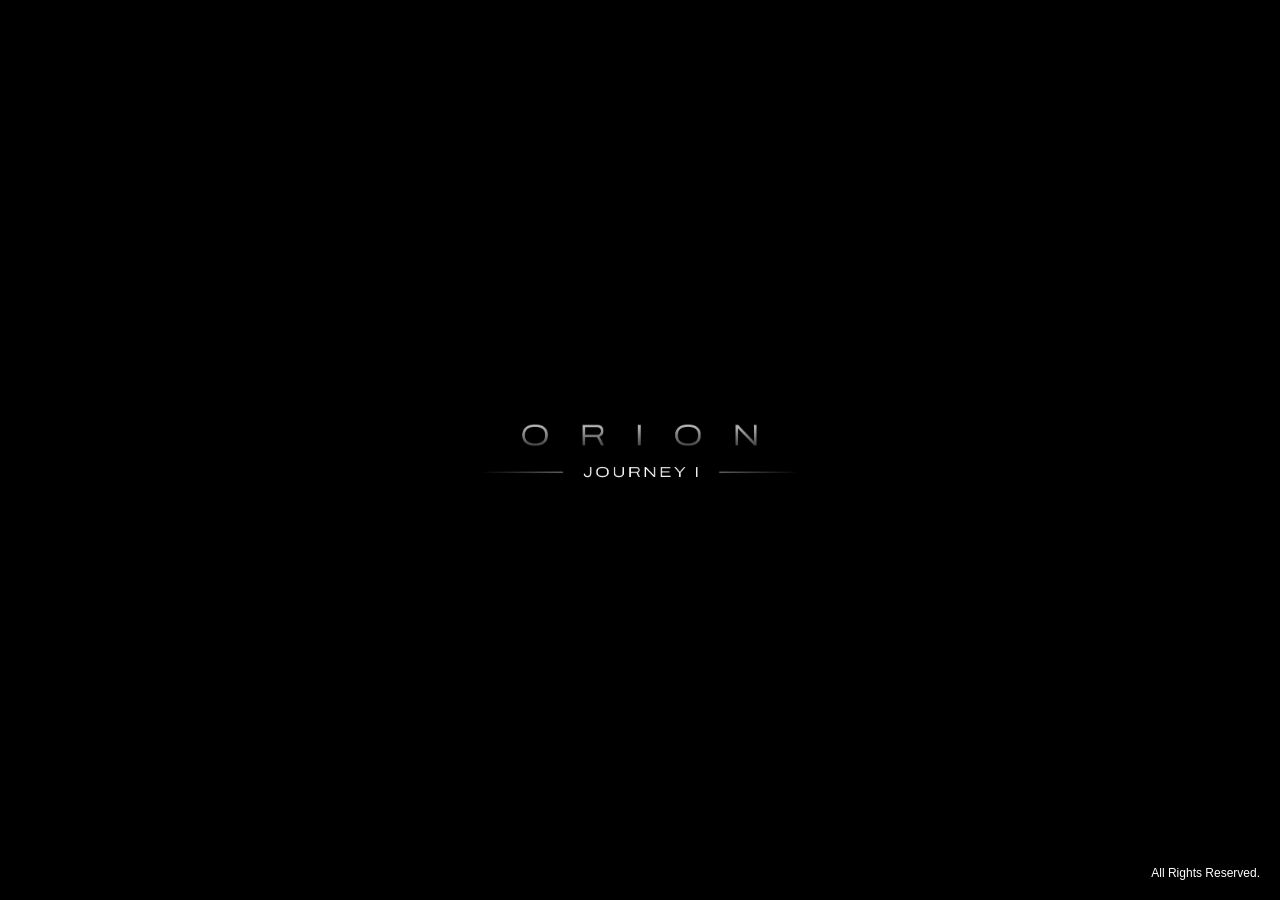
==== index.html @ 1904ee86 "Disable scrolling on mobile Co-Authored-By: Claude Opus 4.6 <noreply@anthropic.com>" ====
<!DOCTYPE html>
<html lang="en">
<head>
    <meta charset="UTF-8">
    <meta name="viewport" content="width=device-width, initial-scale=1.0">
    <title>Orion Crosswords</title>
    <style>
        * {
            margin: 0;
            padding: 0;
            box-sizing: border-box;
        }

        html, body {
            background-color: #000;
            height: 100%;
            overflow: hidden;
        }

        body {
            display: flex;
            justify-content: center;
            align-items: center;
        }

        .center-image {
            max-width: 320px;
            width: 100%;
            object-fit: contain;
        }

        .footer {
            position: fixed;
            bottom: 20px;
            right: 20px;
            display: flex;
            align-items: center;
            gap: 8px;
            text-decoration: none;
        }

        .footer span {
            color: #fff;
            font-family: Arial, Helvetica, sans-serif;
            font-size: 12px;
        }
    </style>
</head>
<body>
    <img class="center-image" src="orioncomingsoon.png" alt="Orion Crosswords - Coming Soon">

    <a class="footer" href="https://www.worldmgmt.xyz/" target="_blank" rel="noopener noreferrer">
        <span>All Rights Reserved.</span>
    </a>
</body>
</html>
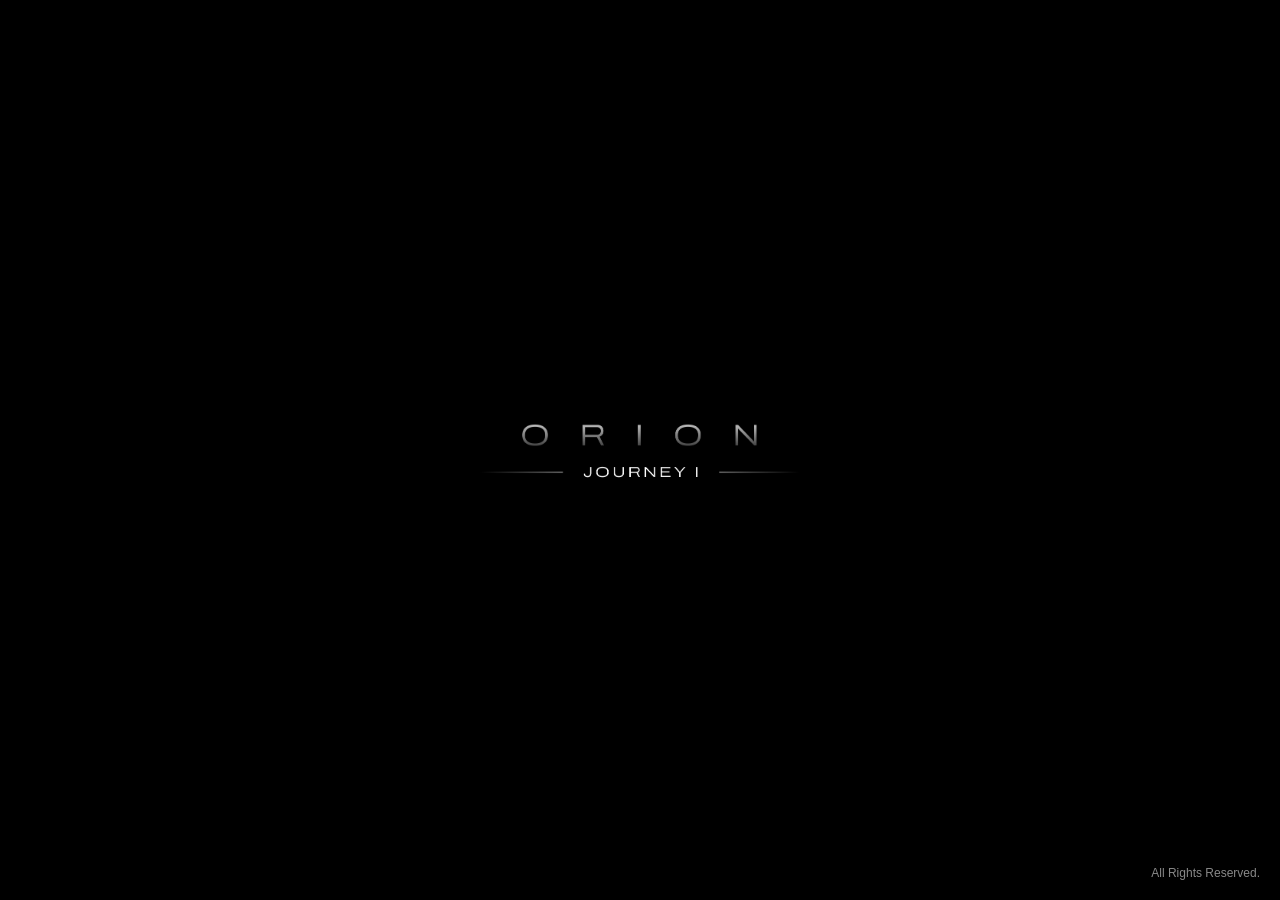
==== commit b3e90d3a: "Change footer text color to off-grey Co-Authored-By: Claude Opus 4.6 <noreply@anthropic.com>" ====
--- a/index.html
+++ b/index.html
@@ -40,7 +40,7 @@
         }
 
         .footer span {
-            color: #fff;
+            color: #888;
             font-family: Arial, Helvetica, sans-serif;
             font-size: 12px;
         }
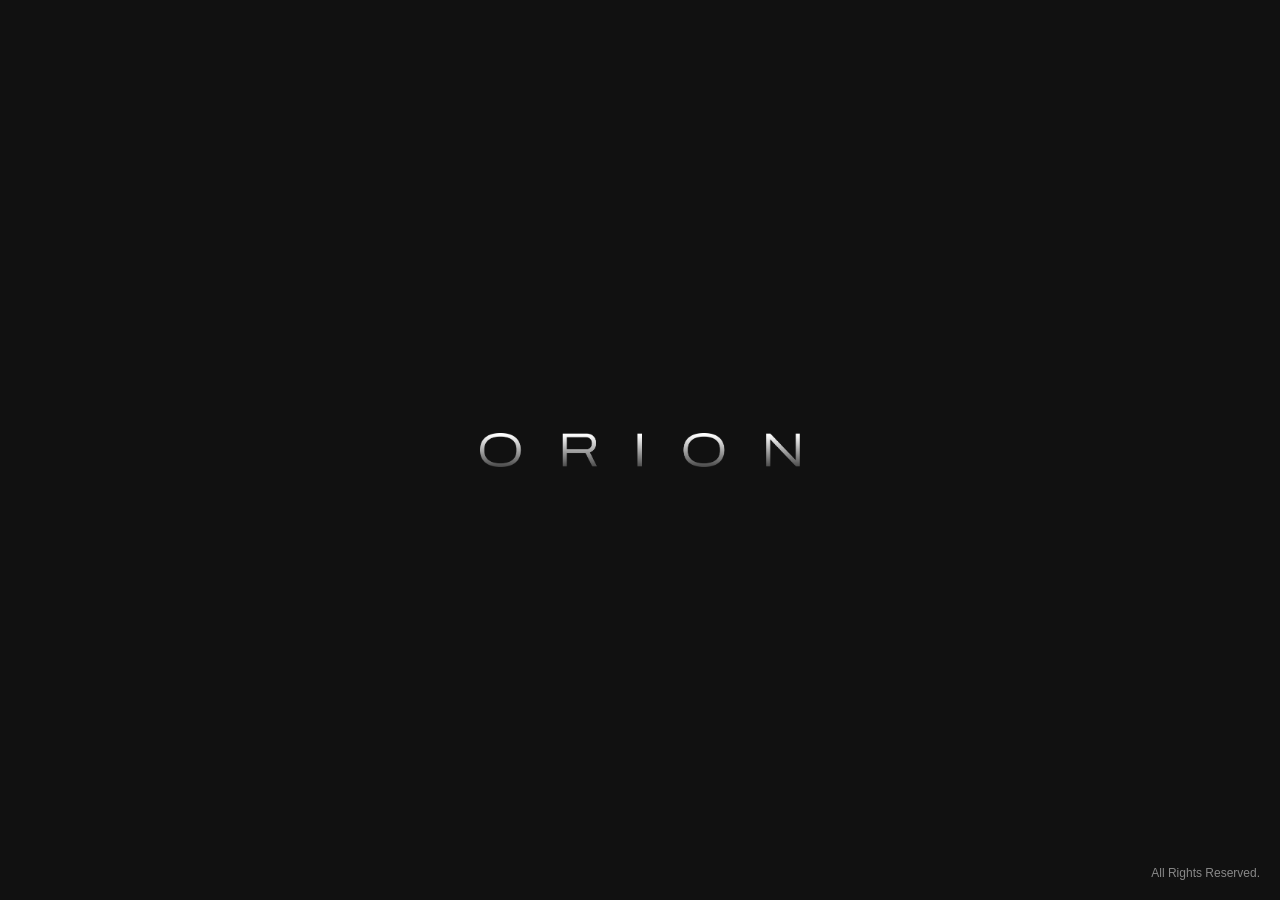
==== commit 284735a4: "Change background color to #111111 Co-Authored-By: Claude Opus 4.6 <noreply@anthropic.com>" ====
--- a/index.html
+++ b/index.html
@@ -12,7 +12,7 @@
         }
 
         html, body {
-            background-color: #000;
+            background-color: #111111;
             height: 100%;
             overflow: hidden;
         }
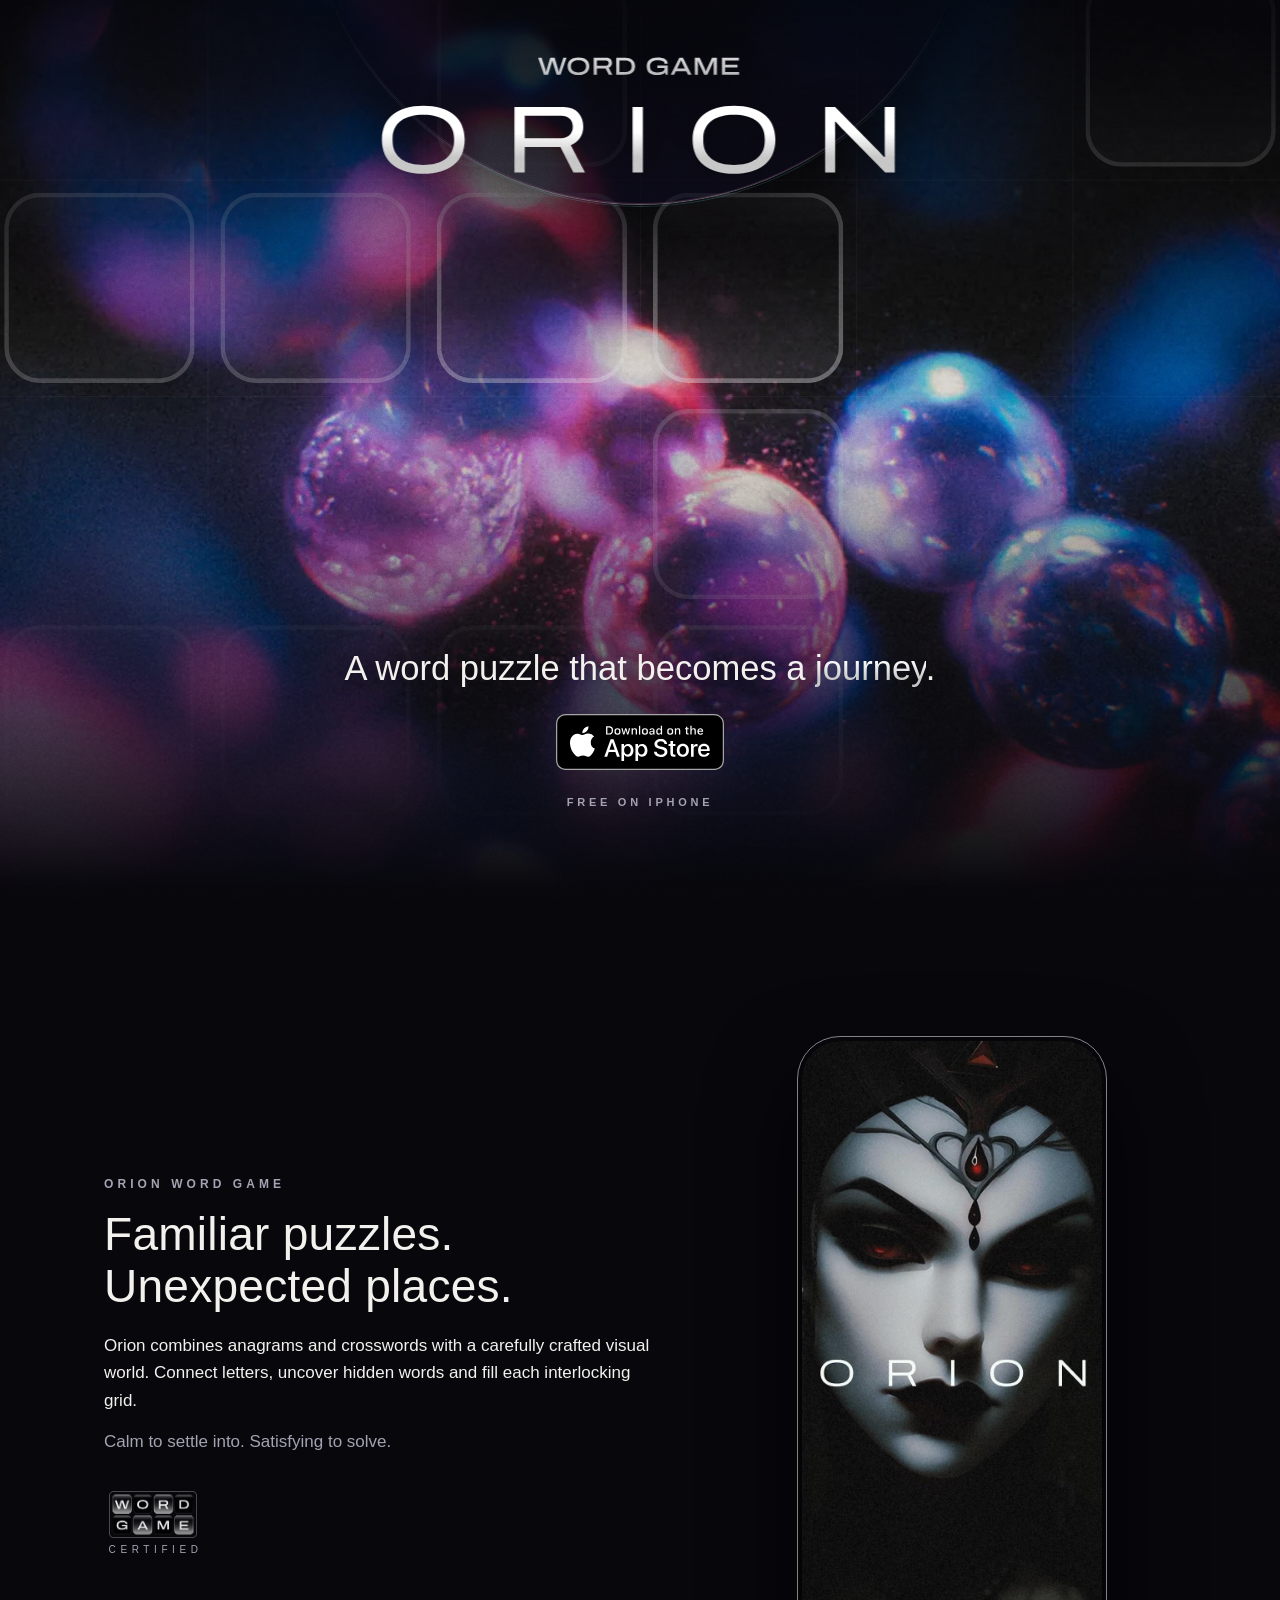
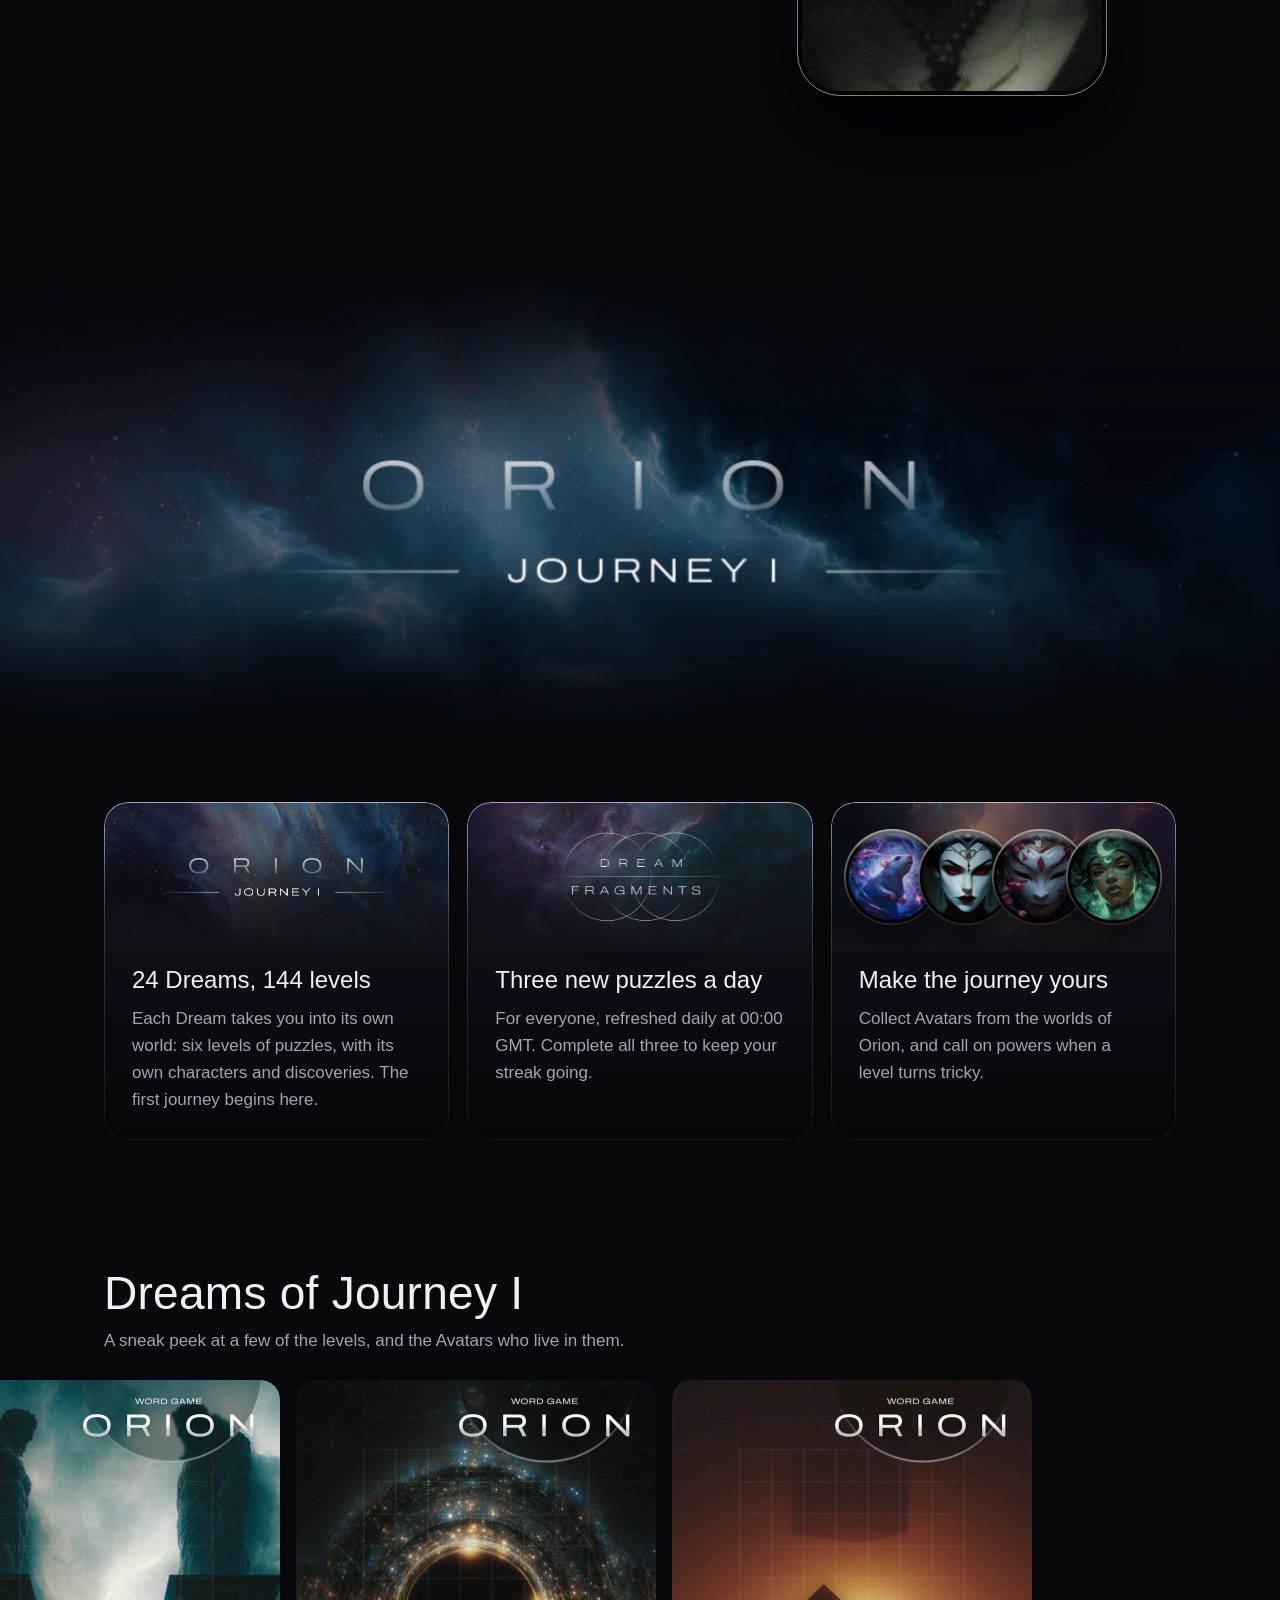
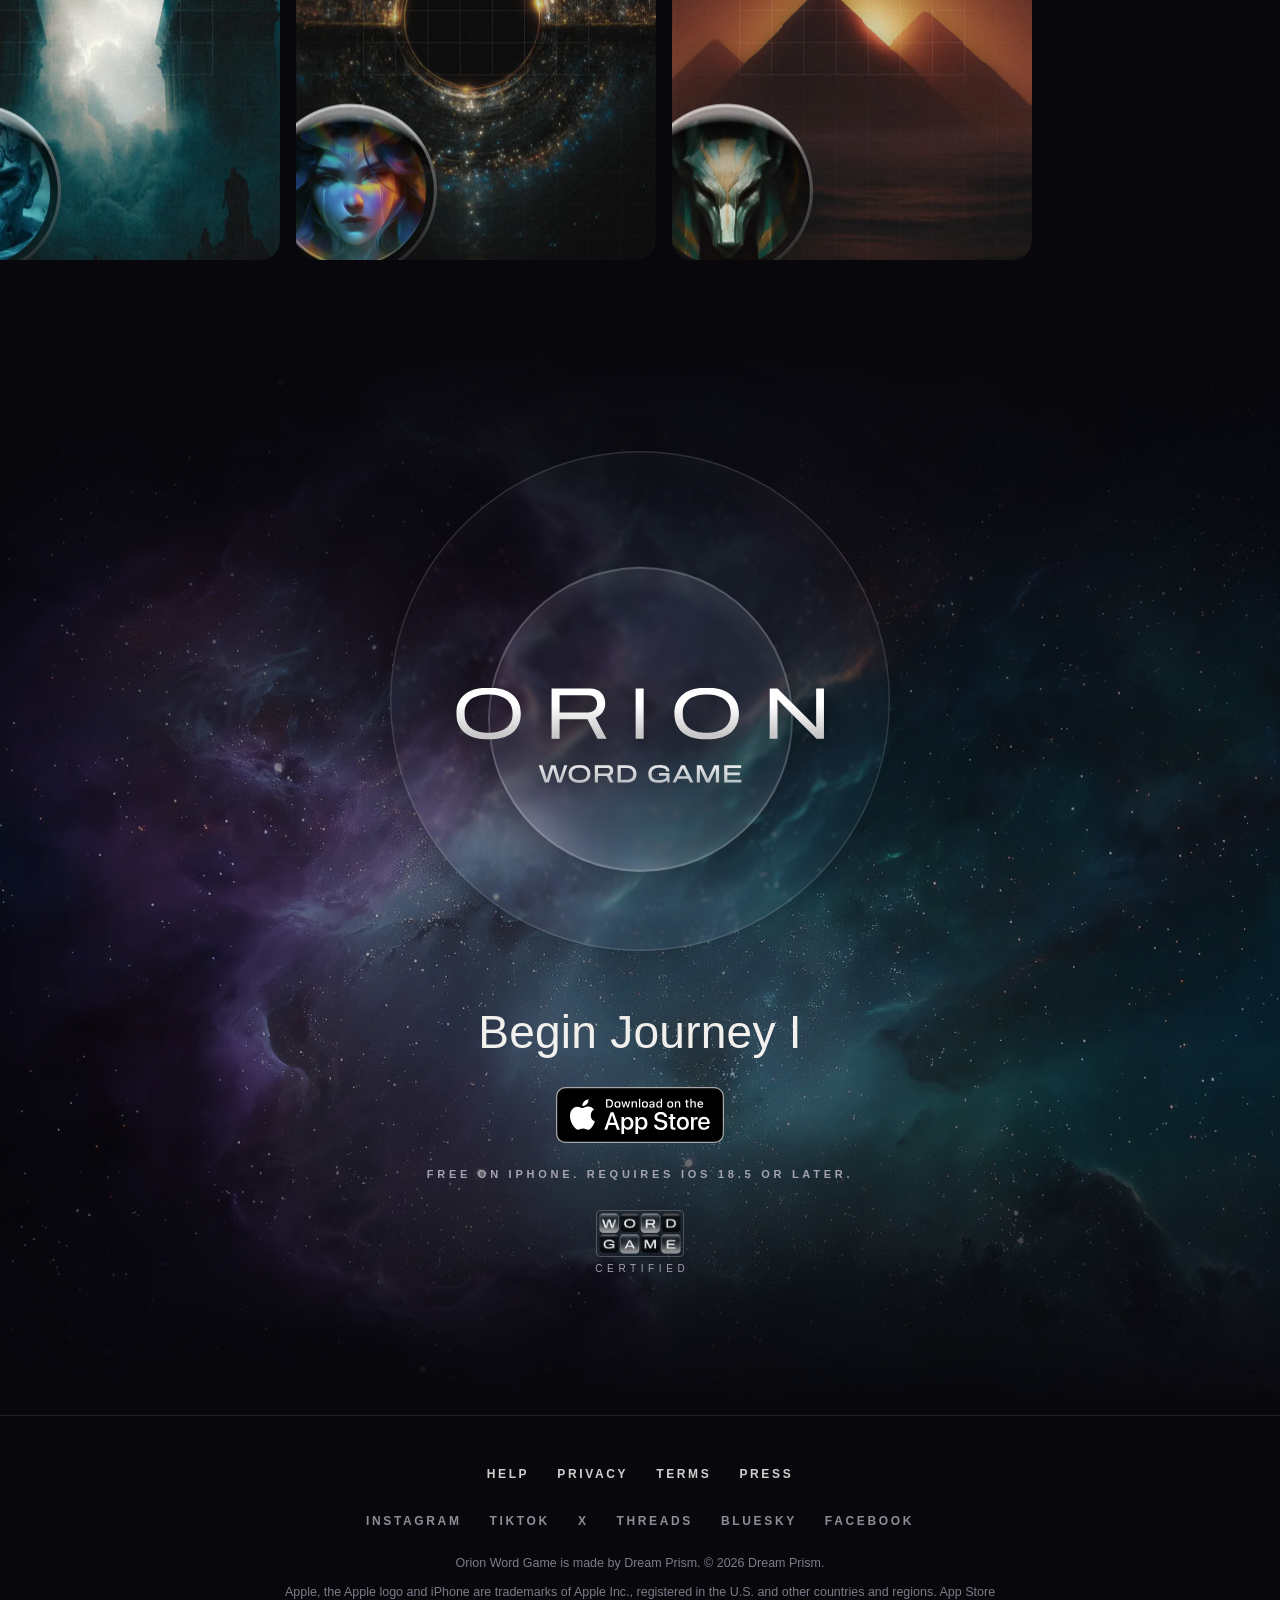
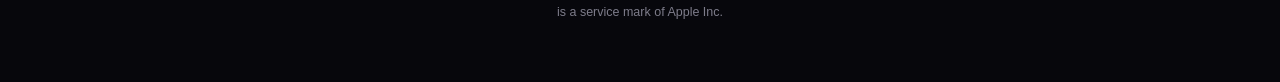
==== commit 602eb24a: "Replace the coming-soon page with the new homepage Bring in the orionwordgamesite build: the new ind" ====
--- a/index.html
+++ b/index.html
@@ -1,56 +1,256 @@
-<!DOCTYPE html>
+<!doctype html>
 <html lang="en">
 <head>
-    <meta charset="UTF-8">
-    <meta name="viewport" content="width=device-width, initial-scale=1.0">
-    <title>Orion Crosswords</title>
-    <style>
-        * {
-            margin: 0;
-            padding: 0;
-            box-sizing: border-box;
-        }
-
-        html, body {
-            background-color: #111111;
-            height: 100%;
-            overflow: hidden;
-        }
-
-        body {
-            display: flex;
-            justify-content: center;
-            align-items: center;
-        }
-
-        .center-image {
-            max-width: 320px;
-            width: 100%;
-            object-fit: contain;
-        }
-
-        .footer {
-            position: fixed;
-            bottom: 20px;
-            right: 20px;
-            display: flex;
-            align-items: center;
-            gap: 8px;
-            text-decoration: none;
-        }
-
-        .footer span {
-            color: #888;
-            font-family: Arial, Helvetica, sans-serif;
-            font-size: 12px;
-        }
-    </style>
+<meta charset="utf-8">
+<meta name="viewport" content="width=device-width, initial-scale=1, viewport-fit=cover">
+<title>Orion Word Game: a calm word puzzle for iPhone</title>
+<meta name="description" content="Connect letters, uncover hidden words and travel through 24 Dreams. Three new Fragments every day. A calm word puzzle, free on iPhone.">
+<link rel="canonical" href="https://www.orionwordgame.com/">
+<meta name="theme-color" content="#07070c">
+
+<!-- Safari's own install banner, with the campaign token so installs from the site are counted -->
+<meta name="apple-itunes-app" content="app-id=6807606521, affiliate-data=pt=121878938&amp;ct=smartbanner">
+<!-- The current site also loads its own banner script. Keep this line if you still use it:
+<script src="/smart-banner.js" defer></script> -->
+
+<meta property="og:type" content="website">
+<meta property="og:site_name" content="Orion Word Game">
+<meta property="og:title" content="Orion Word Game">
+<meta property="og:description" content="A word puzzle that becomes a journey. 24 Dreams to explore, three new Fragments every day. Free on iPhone.">
+<meta property="og:url" content="https://www.orionwordgame.com/">
+<meta property="og:image" content="https://www.orionwordgame.com/assets/share-1200x630.jpg">
+<meta property="og:image:width" content="1200">
+<meta property="og:image:height" content="630">
+<meta name="twitter:card" content="summary_large_image">
+<meta name="twitter:site" content="@orionwordgame">
+
+<link rel="icon" type="image/png" sizes="48x48" href="assets/favicon-48.png">
+<link rel="icon" type="image/png" sizes="512x512" href="assets/icon-512.png">
+<link rel="apple-touch-icon" href="assets/apple-touch-icon.png">
+
+<link rel="preload" as="image" href="assets/keyart-1600.webp" imagesrcset="assets/keyart-960.webp 960w, assets/keyart-1600.webp 1600w, assets/keyart-2560.webp 2560w" imagesizes="108vw" fetchpriority="high">
+<link rel="preload" as="image" href="assets/grid.svg" media="(min-width: 721px)">
+<link rel="preload" as="image" href="assets/grid-tall.svg" media="(max-width: 720px)">
+<link rel="stylesheet" href="css/home.css">
+
+<script type="application/ld+json">
+{"@context":"https://schema.org","@type":"MobileApplication","name":"Orion: A Word Puzzle Game","alternateName":"Orion Word Game","operatingSystem":"iOS 18.5 or later","applicationCategory":"GameApplication","offers":{"@type":"Offer","price":"0","priceCurrency":"USD"},"publisher":{"@type":"Organization","name":"Dream Prism","url":"https://www.dreamprism.games/"},"url":"https://www.orionwordgame.com/","installUrl":"https://apps.apple.com/app/apple-store/id6807606521?pt=121878938&ct=website-home&mt=8"}
+</script>
 </head>
 <body>
-    <img class="center-image" src="orioncomingsoon.png" alt="Orion Crosswords - Coming Soon">
-
-    <a class="footer" href="https://www.worldmgmt.xyz/" target="_blank" rel="noopener noreferrer">
-        <span>All Rights Reserved.</span>
+
+<!-- ============================ HERO: key art + glass lens + lockup ============================ -->
+<header class="hero" id="top" data-rotate="keyart,space-blue,space-gold,space-purple,space-blue-gold,space-dawn" data-rotate-every="12">
+
+  <!-- layer 1: the key art. Two slots, so the background can cross-fade to the space backgrounds on a timer (home.js) -->
+  <div class="plate hero__bg">
+    <img class="slide slide--a on" src="assets/keyart-1920.jpg" srcset="assets/keyart-960.webp 960w, assets/keyart-1600.webp 1600w, assets/keyart-2560.webp 2560w" sizes="108vw" alt="" width="2560" height="1440" fetchpriority="high" decoding="async">
+    <img class="slide slide--b" src="[data-uri]" alt="" decoding="async">
+  </div>
+  <!-- layer 2: a soft copy that fades in while you scroll (the blur effect, without the cost of a live blur) -->
+  <div class="plate hero__blur" aria-hidden="true"><img src="assets/keyart-blur.webp" alt="" width="640" height="360" decoding="async"></div>
+  <!-- layer 3: the organic grid of game blocks. One SVG; its blocks fade in and out on their own. -->
+  <div class="plate hero__grid" aria-hidden="true"><picture><source media="(max-width: 720px)" srcset="assets/grid-tall.svg"><img src="assets/grid.svg" alt="" decoding="async"></picture></div>
+
+  <!-- layer 4: the glass. Decorative, so hidden from screen readers. -->
+  <div class="lens" aria-hidden="true">
+    <div class="lens__glass">
+      <div class="lens__frost">
+        <!-- the art again, one layer per colour, each magnified a little differently: that is the dispersion. Two sets, for the cross-fade. -->
+        <div class="lens__set lens__set--a on">
+          <div class="lens__plate lens__plate--r"><img src="assets/keyart-r.webp" alt="" decoding="async"></div>
+          <div class="lens__plate lens__plate--g"><img src="assets/keyart-g.webp" alt="" decoding="async"></div>
+          <div class="lens__plate lens__plate--b"><img src="assets/keyart-b.webp" alt="" decoding="async"></div>
+        </div>
+        <!-- set b starts as an empty 1-pixel picture; home.js fills it before each cross-fade -->
+        <div class="lens__set lens__set--b">
+          <div class="lens__plate lens__plate--r"><img src="[data-uri]" alt="" decoding="async"></div>
+          <div class="lens__plate lens__plate--g"><img src="[data-uri]" alt="" decoding="async"></div>
+          <div class="lens__plate lens__plate--b"><img src="[data-uri]" alt="" decoding="async"></div>
+        </div>
+        <!-- the grid as seen through the glass -->
+        <div class="lens__plate lens__plate--grid"><picture><source media="(max-width: 720px)" srcset="assets/grid-tall.svg"><img src="assets/grid.svg" alt="" decoding="async"></picture></div>
+        <!-- the logo as seen under the glass: dropped, softened, colours split (off by default; the tuner can bring it back) -->
+        <div class="lens__ghost lens__ghost--r"></div>
+        <div class="lens__ghost lens__ghost--g"></div>
+        <div class="lens__ghost lens__ghost--b"></div>
+      </div>
+      <div class="lens__tint"></div>
+      <div class="lens__glow"></div>
+    </div>
+    <div class="lens__rim lens__rim--c"></div>
+    <div class="lens__rim lens__rim--m"></div>
+    <div class="lens__rim"></div>
+  </div>
+
+  <!-- layer 5: the lockup, crisp, over the glass -->
+  <h1 class="lockup"><img src="assets/orion-lockup-hero.svg" alt="Orion Word Game" width="1383" height="262"></h1>
+
+  <div class="hero__top" aria-hidden="true"></div>
+  <div class="hero__shade" aria-hidden="true"></div>
+  <div class="hero__grain" aria-hidden="true"></div>
+
+  <div class="hero__cta">
+    <p class="tagline">A word puzzle that becomes a <em class="tagline__journey">journey</em>.</p>
+    <a class="store" href="https://apps.apple.com/app/apple-store/id6807606521?pt=121878938&amp;ct=website-home&amp;mt=8">
+      <img src="assets/app-store-badge.svg" alt="Download on the App Store" height="56" onerror="this.remove()">
+      <span class="store__text">Download on the App Store</span>
     </a>
+    <p class="hero__note">Free on iPhone</p>
+  </div>
+</header>
+
+<main>
+
+  <!-- ============================ TRAILER ============================ -->
+  <section class="band" id="trailer">
+    <div class="wrap split">
+      <div class="split__text" data-reveal>
+        <p class="eyebrow">Orion Word Game</p>
+        <h2>Familiar puzzles. Unexpected places.</h2>
+        <p>Orion combines anagrams and crosswords with a carefully crafted visual world. Connect letters, uncover hidden words and fill each interlocking grid.</p>
+        <p class="dim">Calm to settle into. Satisfying to solve.</p>
+        <div class="certified">
+          <img src="assets/word-game-badge.webp" alt="Word game" width="400" height="214" loading="lazy">
+          <span>Certified</span>
+        </div>
+      </div>
+      <div class="split__media" data-reveal>
+        <div class="phone-stage" id="trailer-phone">
+          <!-- a tiny live copy of the trailer, blurred large behind the phone: the glow that spills onto the text -->
+          <canvas class="phone__glow" width="72" height="156" aria-hidden="true"></canvas>
+          <button class="phone" type="button" aria-label="Watch the trailer full screen, with sound">
+            <video muted loop playsinline preload="none" poster="assets/trailer-poster.jpg" width="720" height="1560" aria-hidden="true" tabindex="-1">
+              <source src="assets/trailer-30s.mp4" type="video/mp4">
+            </video>
+          </button>
+        </div>
+      </div>
+    </div>
+  </section>
+
+  <!-- ============================ JOURNEY I HEADER ============================ -->
+  <section class="journey" id="journey" data-parallax aria-label="Orion, Journey I">
+    <div class="journey__bg" aria-hidden="true"><img src="assets/band-blue-2560.webp" srcset="assets/band-blue-1600.webp 1600w, assets/band-blue-2560.webp 2560w" sizes="100vw" alt="" loading="lazy" decoding="async"></div>
+    <img class="journey__logo" src="assets/journey-1.webp" alt="Orion, Journey I" width="711" height="116" loading="lazy">
+  </section>
+
+  <!-- ============================ THREE THINGS ============================ -->
+  <section class="band band--tight" id="game">
+    <div class="wrap">
+      <div class="cards">
+        <article class="card" data-reveal>
+          <div class="card__art"><img class="card__sky" src="assets/space-blue-gold-1080.webp" alt="" loading="lazy" aria-hidden="true"><img class="card__logo card__logo--journey" src="assets/journey-1.webp" alt="Orion, Journey I" width="711" height="116" loading="lazy"></div>
+          <h3>24 Dreams, 144 levels</h3>
+          <p>Each Dream takes you into its own world: six levels of puzzles, with its own characters and discoveries. The first journey begins here.</p>
+        </article>
+        <article class="card" data-reveal>
+          <div class="card__art"><img class="card__sky" src="assets/space-purple-1080.webp" alt="" loading="lazy" aria-hidden="true"><img class="card__logo card__logo--fragments" src="assets/fragments.webp" alt="Dream Fragments" width="480" height="275" loading="lazy"></div>
+          <h3>Three new puzzles a day</h3>
+          <p>For everyone, refreshed daily at 00:00 GMT. Complete all three to keep your streak going.</p>
+        </article>
+        <article class="card" data-reveal>
+          <div class="card__art card__art--avatars" aria-hidden="true">
+            <img class="card__sky" src="assets/space-dawn-1080.webp" alt="" loading="lazy">
+            <div class="avatars">
+              <img src="assets/avatar-cosmic-mouse.webp" alt="" width="220" height="220" loading="lazy">
+              <img src="assets/avatar-morgana.webp" alt="" width="220" height="220" loading="lazy">
+              <img src="assets/avatar-sukoi.webp" alt="" width="220" height="220" loading="lazy">
+              <img src="assets/avatar-terra.webp" alt="" width="220" height="220" loading="lazy">
+            </div>
+          </div>
+          <h3>Make the journey yours</h3>
+          <p>Collect Avatars from the worlds of Orion, and call on powers when a level turns tricky.</p>
+        </article>
+      </div>
+    </div>
+  </section>
+
+  <!-- ============================ DREAMS STRIP ============================ -->
+  <section class="band band--tight" id="dreams" aria-label="Dreams of Journey I">
+    <div class="wrap strip__head" data-reveal><h2 class="strip__title">Dreams of Journey I</h2><p class="strip__sub dim">A sneak peek at a few of the levels, and the Avatars who live in them.</p></div>
+    <!-- drag with the mouse, swipe, or focus it and use the arrow keys; home.js makes it loop without end -->
+    <div class="strip" data-reveal tabindex="0" role="region" aria-label="Dream pictures">
+      <img src="assets/dream-29.webp" alt="A Dream from Orion: Journey I" width="720" height="960" loading="lazy" decoding="async">
+      <img src="assets/dream-30.webp" alt="A Dream from Orion: Journey I" width="720" height="960" loading="lazy" decoding="async">
+      <img src="assets/dream-31.webp" alt="A Dream from Orion: Journey I" width="720" height="960" loading="lazy" decoding="async">
+      <img src="assets/dream-32.webp" alt="A Dream from Orion: Journey I" width="720" height="960" loading="lazy" decoding="async">
+      <img src="assets/dream-33.webp" alt="A Dream from Orion: Journey I" width="720" height="960" loading="lazy" decoding="async">
+      <img src="assets/dream-34.webp" alt="A Dream from Orion: Journey I" width="720" height="960" loading="lazy" decoding="async">
+      <img src="assets/dream-35.webp" alt="A Dream from Orion: Journey I" width="720" height="960" loading="lazy" decoding="async">
+      <img src="assets/dream-36.webp" alt="A Dream from Orion: Journey I" width="720" height="960" loading="lazy" decoding="async">
+      <img src="assets/dream-37.webp" alt="A Dream from Orion: Journey I" width="720" height="960" loading="lazy" decoding="async">
+      <img src="assets/dream-38.webp" alt="A Dream from Orion: Journey I" width="720" height="960" loading="lazy" decoding="async">
+      <img src="assets/dream-39.webp" alt="A Dream from Orion: Journey I" width="720" height="960" loading="lazy" decoding="async">
+      <img src="assets/dream-40.webp" alt="A Dream from Orion: Journey I" width="720" height="960" loading="lazy" decoding="async">
+      <img src="assets/dream-41.webp" alt="A Dream from Orion: Journey I" width="720" height="960" loading="lazy" decoding="async">
+      <img src="assets/dream-42.webp" alt="A Dream from Orion: Journey I" width="720" height="960" loading="lazy" decoding="async">
+      <img src="assets/dream-43.webp" alt="A Dream from Orion: Journey I" width="720" height="960" loading="lazy" decoding="async">
+      <img src="assets/dream-44.webp" alt="A Dream from Orion: Journey I" width="720" height="960" loading="lazy" decoding="async">
+      <img src="assets/dream-45.webp" alt="A Dream from Orion: Journey I" width="720" height="960" loading="lazy" decoding="async">
+      <img src="assets/dream-46.webp" alt="A Dream from Orion: Journey I" width="720" height="960" loading="lazy" decoding="async">
+    </div>
+  </section>
+
+  <!-- ============================ CLOSING CALL ============================ -->
+  <section class="band closing" id="begin">
+    <div class="closing__bg" aria-hidden="true" data-rotate="space-purple,space-blue,space-gold,space-dawn" data-rotate-every="20">
+      <img class="slide slide--a on" src="assets/space-purple-1080.webp" srcset="assets/space-purple-1080.webp 1080w, assets/space-purple-1632.webp 1632w" sizes="100vw" alt="" loading="lazy" decoding="async">
+      <img class="slide slide--b" src="[data-uri]" alt="" decoding="async">
+    </div>
+    <div class="wrap">
+      <!-- the glass badge: two discs built live, so the space art shows through them; the discs drift a little on scroll (data-parallax) -->
+      <div class="gbadge" data-parallax role="img" aria-label="Orion Word Game">
+        <div class="gbadge__outer"></div>
+        <div class="gbadge__inner"></div>
+        <img class="gbadge__orion" src="assets/orion-wordmark.svg" alt="" width="891" height="128" loading="lazy">
+        <img class="gbadge__wg" src="assets/word-game.svg" alt="" width="520" height="46" loading="lazy">
+      </div>
+      <h2 data-reveal>Begin Journey I</h2>
+      <a class="store" data-reveal href="https://apps.apple.com/app/apple-store/id6807606521?pt=121878938&amp;ct=website-home&amp;mt=8">
+        <img src="assets/app-store-badge.svg" alt="Download on the App Store" height="56" onerror="this.remove()">
+        <span class="store__text">Download on the App Store</span>
+      </a>
+      <p class="hero__note" data-reveal>Free on iPhone. Requires iOS 18.5 or later.</p>
+      <div class="certified certified--center" data-reveal>
+        <img src="assets/word-game-badge.webp" alt="Word game" width="400" height="214" loading="lazy">
+        <span>Certified</span>
+      </div>
+    </div>
+  </section>
+
+</main>
+
+<footer class="foot">
+  <div class="wrap">
+    <nav class="foot__links" aria-label="Site">
+      <a href="/help">Help</a>
+      <a href="/privacy">Privacy</a>
+      <a href="/tos">Terms</a>
+      <a href="mailto:press@dreamprism.games">Press</a>
+    </nav>
+    <nav class="foot__links foot__links--social" aria-label="Social">
+      <a href="https://www.instagram.com/orionwordgame/" rel="noopener">Instagram</a>
+      <a href="https://www.tiktok.com/@orionwordgame" rel="noopener">TikTok</a>
+      <a href="https://x.com/orionwordgame" rel="noopener">X</a>
+      <a href="https://www.threads.net/@orionwordgame" rel="noopener">Threads</a>
+      <a href="https://bsky.app/profile/orionwordgame.bsky.social" rel="noopener">Bluesky</a>
+      <a href="https://www.facebook.com/orionwordgame" rel="noopener">Facebook</a>
+      <!-- add when the channel is live: <a href="https://www.youtube.com/@orionwordgame" rel="noopener">YouTube</a> -->
+    </nav>
+    <p class="foot__small">Orion Word Game is made by Dream Prism. &copy; 2026 Dream Prism.</p>
+    <p class="foot__small">Apple, the Apple logo and iPhone are trademarks of Apple Inc., registered in the U.S. and other countries and regions. App Store is a service mark of Apple Inc.</p>
+  </div>
+</footer>
+
+<!-- the full-screen trailer, with sound; opened by tapping the phone -->
+<div class="cinema" role="dialog" aria-modal="true" aria-label="Trailer" hidden>
+  <button class="cinema__close" type="button" aria-label="Close the trailer">&times;</button>
+  <video class="cinema__video" controls playsinline preload="none" poster="assets/trailer-poster.jpg" width="886" height="1920">
+    <source src="assets/trailer-30s-sound.mp4" type="video/mp4">
+  </video>
+</div>
+
+<script src="js/home.js" defer></script>
 </body>
 </html>
--- a/css/home.css
+++ b/css/home.css
@@ -0,0 +1,323 @@
+/* Orion Word Game, homepage. Plain CSS: no build step, no outside requests, no fonts to load. */
+
+:root{
+  --ink:#f3f1ee; --dim:#a4a3b2; --bg:#07070c; --line:rgba(255,255,255,.10);
+  --font:-apple-system,BlinkMacSystemFont,"SF Pro Display","Helvetica Neue","Segoe UI",Roboto,Arial,sans-serif;
+  --wide:.34em;               /* tracking of the small capitals, echoing the logotype */
+}
+*{box-sizing:border-box}
+html{background:var(--bg);-webkit-text-size-adjust:100%;scroll-behavior:smooth}
+body{margin:0;background:var(--bg);color:var(--ink);font:400 17px/1.6 var(--font);-webkit-font-smoothing:antialiased;overflow-x:hidden}
+img,video{display:block;max-width:100%}
+a{color:inherit}
+a:focus-visible{outline:2px solid #fff;outline-offset:4px;border-radius:6px}
+::selection{background:#fff;color:#0a0a10}
+::-moz-selection{background:#fff;color:#0a0a10}
+.wrap{max-width:1120px;margin:0 auto;padding:0 24px}
+.dim{color:var(--dim)}
+.eyebrow{font:600 12px/1.2 var(--font);letter-spacing:var(--wide);text-transform:uppercase;color:var(--dim);margin:0 0 18px}
+h2{font-weight:300;font-size:clamp(28px,3.6vw,48px);line-height:1.12;letter-spacing:.005em;margin:0 0 20px;text-wrap:balance}
+h3{font-weight:400;font-size:24px;line-height:1.2;margin:0 0 10px}
+p{margin:0 0 14px}
+
+/* ============================================================================================
+   HERO. Every look-and-feel number of the glass is a variable in this one block.
+   Open the page with ?tune at the end of the address to move them with sliders.
+   ============================================================================================ */
+.hero{
+  --d-scale:1.05;              /* glass size */
+  --cyk:-.195;                 /* glass centre: share of its diameter above (minus) or below the top edge */
+  --lock-scale:1.02;            /* lockup width as a share of the glass */
+  --frost:0px;                 /* blur inside the glass */
+  --mag:1;                  /* magnification */
+  --disp:.018;                 /* dispersion: how far the colours split */
+  --tint-top:.44;              /* dark tint, upper part of the visible glass */
+  --tint-bot:.71;              /* dark tint, at the bottom rim */
+  --rim:.57;                    /* rim light strength */
+  --rim-w:1px;               /* rim light thickness */
+  --glow:0;                  /* light pooling at the bottom, fading upwards */
+  --ghost:0;                  /* the logo seen under the glass */
+  --ghost-drop:-.06;           /* how far that under-logo is dropped (share of the glass) */
+  --ghost-blur:0px;
+  --move:3;                    /* scroll parallax amount; 0 switches it off */
+  --top-shade:.8;              /* fade to dark at the very top, so the lockup stands out */
+  --grid:1;                    /* the block grid: strength */
+  --grid-fade:100%;             /* where the grid has faded out completely, from the top */
+
+  /* geometry, worked out from the numbers above (home.js replaces --hw/--hh with exact pixels) */
+  --hw:100vw; --hh:100vh; --hh:100svh;
+  --d:calc(clamp(340px,50vw,900px) * var(--d-scale));
+  --cy:calc(var(--d) * var(--cyk));
+  --ly:calc(var(--d) * (var(--cyk) - .5));
+  --lock-w:calc(var(--d) * var(--lock-scale));
+  --lock-top:calc(var(--d) * (.465 + var(--cyk)) - var(--lock-w) * 262 / 1383);
+  --sy:0;                      /* scroll progress, 0 to 1, set by home.js. Exact: everything locked to the page or the screen reads it */
+  --ss:var(--sy);              /* the same progress, eased by home.js for a mouse wheel (it scrolls in steps): growth, exit and soft copy read it */
+  --q:clamp(0, var(--ss) * 2, 1);          /* 0 to 1 over the first half of the hero: the glass and lockup grow */
+  --p:clamp(0, (var(--ss) - .5) * 2, 1);   /* 0 until the hero is half scrolled, then 0 to 1: the exit */
+  --e:calc(var(--p) * var(--p) * (3 - 2 * var(--p)));   /* the exit, eased in and out so it never jerks */
+  --grow:calc(1 + var(--q) * .15);
+  --pin:calc(var(--sy) * var(--hh) - var(--e) * var(--hh) * 1.1);   /* glass and lockup stay put, then leave upwards */
+
+  position:relative;height:100vh;height:100svh;min-height:600px;overflow:hidden;isolation:isolate;
+  background:#05050a url(../assets/keyart-blur.webp) center / cover no-repeat;   /* a tiny soft copy shows at once, while the sharp art loads */
+}
+@media (max-width:720px){
+  .hero{--d:calc(min(100vw,520px) * .98 * var(--d-scale));--cyk:-.14}
+}
+
+.plate{position:absolute;inset:-4%;will-change:transform}
+.plate img{width:100%;height:100%;object-fit:cover;object-position:50% 50%}
+.slide{position:absolute;inset:0;opacity:0;transition:opacity 2.6s ease}
+.slide.on{opacity:1}
+.lens__set{position:absolute;inset:0;isolation:isolate;opacity:0;transition:opacity 2.6s ease}
+.lens__set.on{opacity:1}
+.hero__bg{transform:translate3d(0,calc(var(--sy) * 9vh * var(--move)),0)}
+.hero__blur{opacity:calc(var(--ss) * 1.6);transform:translate3d(0,calc(var(--sy) * 9vh * var(--move)),0)}
+.hero__grid picture{display:contents}
+.hero__grid{z-index:1;opacity:var(--grid);transform:translate3d(0,calc(var(--sy) * -7vh * var(--move)),0);
+  -webkit-mask-image:linear-gradient(to bottom,#000 0%,rgba(0,0,0,.85) 32%,transparent var(--grid-fade));mask-image:linear-gradient(to bottom,#000 0%,rgba(0,0,0,.85) 32%,transparent var(--grid-fade))}
+
+/* ---- the glass ---- */
+.lens{position:absolute;z-index:2;left:calc((var(--hw) - var(--d)) / 2);top:var(--ly);width:var(--d);height:var(--d);
+  transform:translate3d(0,var(--pin),0) scale(var(--grow));opacity:calc(1 - var(--e) * 1.15);will-change:transform,opacity}
+.lens::before{content:"";position:absolute;inset:0;border-radius:50%;box-shadow:0 22px 60px 4px rgba(0,0,0,.5)}
+.lens__glass{position:absolute;inset:0;border-radius:50%;overflow:hidden;-webkit-clip-path:circle(50% at 50% 50%);clip-path:circle(50% at 50% 50%);background:#000;isolation:isolate}
+.lens__frost{position:absolute;inset:-48px;filter:blur(var(--frost))}
+.lens__plate{position:absolute;
+  left:calc(48px - (var(--hw) - var(--d)) / 2 - var(--hw) * .04);top:calc(48px - var(--ly) - var(--hh) * .04);
+  width:calc(var(--hw) * 1.08);height:calc(var(--hh) * 1.08);
+  transform-origin:50% calc(var(--cy) + var(--hh) * .04);mix-blend-mode:screen;will-change:transform}
+.lens__plate img{width:100%;height:100%;object-fit:cover;object-position:50% 50%}
+.lens__plate{--follow:calc(var(--sy) * 9vh * var(--move) - var(--pin))}   /* the art inside keeps up with the art behind */
+.lens__plate--r{transform:translate3d(0,var(--follow),0) scale(calc(var(--mag) * (1 - var(--disp))))}
+.lens__plate--g{transform:translate3d(0,var(--follow),0) scale(var(--mag))}
+.lens__plate--b{transform:translate3d(0,var(--follow),0) scale(calc(var(--mag) * (1 + var(--disp))))}
+.lens__plate--grid{opacity:calc(var(--grid) * .9);transform:translate3d(0,calc(var(--sy) * -7vh * var(--move) - var(--pin)),0) scale(var(--mag))}
+
+.lens__ghost{position:absolute;left:calc(48px + var(--d) / 2 - var(--lock-w) / 2);
+  top:calc(48px - var(--ly) + var(--lock-top) + var(--d) * var(--ghost-drop));width:var(--lock-w);aspect-ratio:1383 / 262;
+  -webkit-mask:url(../assets/orion-lockup-hero.svg) center / 100% 100% no-repeat;mask:url(../assets/orion-lockup-hero.svg) center / 100% 100% no-repeat;
+  transform-origin:50% calc(var(--cy) - var(--lock-top) - var(--d) * var(--ghost-drop));
+  mix-blend-mode:screen;opacity:var(--ghost);filter:blur(var(--ghost-blur))}
+.lens__ghost--r{background:#ff2020;transform:scale(calc(1.03 * (1 - var(--disp) * 1.5)))}
+.lens__ghost--g{background:#20ff20;transform:scale(1.03)}
+.lens__ghost--b{background:#2030ff;transform:scale(calc(1.03 * (1 + var(--disp) * 1.5)))}
+
+.lens__tint{position:absolute;inset:0;background:linear-gradient(to bottom,rgba(5,7,20,var(--tint-top)) 60%,rgba(16,13,40,var(--tint-bot)) 100%)}
+.lens__glow{position:absolute;inset:0;mix-blend-mode:screen;background:radial-gradient(72% 44% at 50% 103%,rgba(200,214,255,var(--glow)),rgba(200,214,255,0) 70%)}
+
+/* the rim: a hair of light on the bottom edge that fades away upwards, with a faint colour split either side */
+.lens__rim{position:absolute;inset:0;border-radius:50%;padding:var(--rim-w);pointer-events:none;
+  background:linear-gradient(to top,rgba(255,255,255,var(--rim)) 0%,rgba(255,255,255,calc(var(--rim) * .5)) 12%,rgba(255,255,255,calc(var(--rim) * .14)) 30%,rgba(255,255,255,0) 48%);
+  -webkit-mask:linear-gradient(#fff 0 0) content-box,linear-gradient(#fff 0 0);-webkit-mask-composite:xor;mask-composite:exclude;
+}
+.lens__rim--c{inset:-1.5px;mix-blend-mode:screen;background:linear-gradient(to top,rgba(110,225,255,calc(var(--rim) * .6)),rgba(110,225,255,0) 28%)}
+.lens__rim--m{inset:1.5px;mix-blend-mode:screen;background:linear-gradient(to top,rgba(255,110,190,calc(var(--rim) * .55)),rgba(255,110,190,0) 28%)}
+
+/* ---- the lockup, over the glass ---- */
+.lockup{position:absolute;z-index:4;left:50%;top:var(--lock-top);width:var(--lock-w);margin:0;
+  transform:translate3d(-50%,var(--pin),0) scale(var(--grow));opacity:calc(1 - var(--e) * 1.15);will-change:transform,opacity}
+.lockup img{width:100%;height:auto;filter:drop-shadow(0 6px 18px rgba(0,0,0,.45)) blur(calc(var(--e) * 5px))}
+
+.hero__top{position:absolute;z-index:3;left:0;right:0;top:0;height:48%;pointer-events:none;background:linear-gradient(to bottom,rgba(4,4,9,var(--top-shade)),rgba(4,4,9,calc(var(--top-shade) * .55)) 38%,rgba(4,4,9,0))}
+.hero__shade{position:absolute;z-index:3;left:0;right:0;bottom:0;height:54%;background:linear-gradient(to top,var(--bg) 2%,rgba(7,7,12,.7) 36%,rgba(7,7,12,0))}
+.hero__grain{position:absolute;z-index:5;inset:0;background:url(../assets/grain.png) 0 0 / 160px 160px;opacity:.10;mix-blend-mode:overlay;pointer-events:none}
+
+.hero__cta{position:absolute;z-index:6;left:0;right:0;bottom:clamp(56px,10vh,112px);padding:0 24px;text-align:center;
+  transform:translate3d(0,calc(var(--sy) * -6vh),0)}
+.tagline{font-weight:300;font-size:clamp(22px,2.7vw,40px);line-height:1.18;margin:0 0 26px;text-wrap:balance;text-shadow:0 2px 24px rgba(0,0,0,.55)}
+/* "journey": silver like the logotype (white above, #c7c7c7 below), with a slow light passing through it every eight seconds.
+   Two backgrounds clipped to the letters: the light (a soft band on a strip 2.5 times the word's width, slid across, hidden just
+   past either end) over the silver. The light takes about 2.8 s to cross, at a near-even pace, then rests. */
+.tagline__journey{font-style:normal}
+@supports ((-webkit-background-clip:text) or (background-clip:text)){
+  .tagline__journey{
+    background-image:linear-gradient(105deg,rgba(255,255,255,0) 41%,rgba(255,255,255,.95) 50%,rgba(255,255,255,0) 59%),linear-gradient(to bottom,#fff 30%,#c7c7c7 80%);
+    background-size:250% 100%,100% 100%;background-repeat:no-repeat;background-position:100% 0,0 0;
+    -webkit-background-clip:text;background-clip:text;color:transparent;-webkit-text-fill-color:transparent;
+    text-shadow:none;            /* a text shadow would paint over the clipped silver */
+    animation:sweep 8s cubic-bezier(.4,.15,.6,.85) 2.4s infinite}
+  .tagline__journey::selection{-webkit-text-fill-color:#0a0a10}
+}
+@keyframes sweep{0%{background-position:100% 0,0 0}35%,100%{background-position:0 0,0 0}}
+.hero.away .tagline__journey{animation-play-state:paused}
+/* while the hero is out of sight (home.js adds .away), the animated grid and the glass are not drawn at all */
+.hero.away .hero__grid,.hero.away .lens{visibility:hidden}
+.hero__note{font:600 11px/1.4 var(--font);letter-spacing:var(--wide);text-transform:uppercase;color:var(--dim);margin:16px 0 0}
+.certified{display:inline-flex;flex-direction:column;align-items:center;gap:7px;margin:22px 0 0}
+.certified img{width:88px;height:auto;opacity:.95}
+.certified span{font:300 10px/1 var(--font);letter-spacing:.46em;text-transform:uppercase;color:var(--dim);padding-left:.46em}
+.certified--center{display:flex;margin:28px auto 0}
+
+/* App Store button. With Apple's official badge file present, the image shows and the text hides. */
+.store{display:inline-block;text-decoration:none;border-radius:12px}
+.store img{height:56px;width:auto}
+.store img + .store__text{position:absolute;width:1px;height:1px;overflow:hidden;clip-path:inset(50%)}
+.store__text{display:inline-block;padding:15px 26px;border-radius:999px;font-weight:500;font-size:16px;letter-spacing:.02em;
+  background:linear-gradient(to bottom,rgba(255,255,255,.10),rgba(255,255,255,.04));
+  box-shadow:inset 0 -1px 0 rgba(255,255,255,.55),inset 0 0 0 1px rgba(255,255,255,.14),0 10px 30px rgba(0,0,0,.4);
+  -webkit-backdrop-filter:blur(10px);backdrop-filter:blur(10px)}
+
+/* ============================================================================================
+   THE REST OF THE PAGE
+   ============================================================================================ */
+/* the trailer's glow is wider than a phone screen: clip it at the sides of the page, or phones widen the page to fit it
+   and it can be pushed sideways. "clip" (not "hidden") cuts the sides only and does not make main a scroll box. */
+main{overflow-x:clip}
+.band{padding:clamp(72px,11vw,150px) 0}
+.band--tight{padding:clamp(28px,5vw,64px) 0}
+
+.split{display:grid;grid-template-columns:1.1fr .9fr;gap:clamp(32px,6vw,96px);align-items:center}
+.split__media{display:flex;justify-content:center}
+@media (max-width:820px){.split{grid-template-columns:1fr}.split__text{text-align:center}}
+
+/* shared "glass edge": the same bottom rim light as the hero lens */
+.phone,.card,.strip img{position:relative}
+.card::after{content:"";position:absolute;inset:0;border-radius:inherit;padding:1px;pointer-events:none;
+  background:linear-gradient(to bottom,rgba(255,255,255,.6),rgba(255,255,255,.16) 36%,rgba(255,255,255,.07) 100%);
+  -webkit-mask:linear-gradient(#fff 0 0) content-box,linear-gradient(#fff 0 0);-webkit-mask-composite:xor;mask-composite:exclude}
+
+.phone-stage{position:relative;display:flex;justify-content:center;align-items:center;width:100%}
+.phone{position:relative;z-index:1;display:block;padding:0;border:0;cursor:pointer;width:min(300px,68vw);aspect-ratio:720 / 1560;border-radius:38px;background:#000;box-shadow:0 40px 90px rgba(0,0,0,.6)}
+.phone:focus-visible{outline:2px solid #fff;outline-offset:8px}
+
+.phone video{width:100%;height:100%;object-fit:cover;border-radius:38px;display:block}
+.phone::after{content:"";position:absolute;inset:-5px;border-radius:43px;border:1px solid rgba(255,255,255,.5);pointer-events:none}
+.phone__glow{position:absolute;z-index:0;left:50%;top:50%;width:min(330%,960px);height:160%;transform:translate(-50%,-50%);pointer-events:none;opacity:.85;
+  filter:blur(44px) saturate(1.35) brightness(1.15);
+  -webkit-mask-image:radial-gradient(ellipse at center,#000 30%,transparent 66%);mask-image:radial-gradient(ellipse at center,#000 30%,transparent 66%)}
+
+/* every soft-edged mask: the gradient must not tile outside the box, or scaled art inside shows through with hard edges */
+.hero__grid{-webkit-mask-repeat:no-repeat;mask-repeat:no-repeat;-webkit-mask-size:100% 100%;mask-size:100% 100%}
+.journey__bg,.closing__bg{overflow:hidden}
+
+/* the Journey I header: a thin band, space art fading in and out, the logo drifting against it as you scroll */
+.journey{position:relative;overflow:hidden;height:clamp(320px,52vh,560px);display:flex;align-items:center;justify-content:center;margin:clamp(10px,3vw,40px) 0 0}
+.journey__bg{position:absolute;inset:0}
+.journey__bg img{position:relative;z-index:0;width:100%;height:100%;object-fit:cover;object-position:50% 50%;opacity:.7;transform:translate3d(0,calc(var(--vp,0) * 12%),0) scale(1.26);will-change:transform}
+/* the fade is painted with the page colour, top and bottom, so it is smooth in every browser and centred on the lockup */
+.journey__bg::before,.journey__bg::after{content:"";position:absolute;z-index:1;left:0;right:0;height:60%;pointer-events:none}
+.journey__bg::before{top:0;background:linear-gradient(to bottom,var(--bg) 0%,rgba(7,7,12,.92) 18%,rgba(7,7,12,.6) 48%,rgba(7,7,12,.25) 76%,rgba(7,7,12,0) 100%)}
+.journey__bg::after{bottom:0;background:linear-gradient(to top,var(--bg) 0%,rgba(7,7,12,.92) 18%,rgba(7,7,12,.6) 48%,rgba(7,7,12,.25) 76%,rgba(7,7,12,0) 100%)}
+.journey__logo{position:relative;z-index:2;width:min(74vw,760px);height:auto;filter:drop-shadow(0 10px 34px rgba(0,0,0,.7));
+  transform:translate3d(0,calc(var(--vp,0) * -110px),0) scale(calc(1 - var(--vpa,0) * .06));opacity:calc(1.1 - var(--vpa,0) * .8);will-change:transform,opacity}
+.cinema{position:fixed;inset:0;z-index:10000;background:#000;display:flex;align-items:center;justify-content:center}
+.cinema[hidden]{display:none}
+.cinema__video{width:auto;height:100%;max-width:100%;object-fit:contain;background:#000}
+.cinema__video::-webkit-media-controls-overlay-play-button{display:none}
+.cinema__close{position:absolute;top:14px;right:14px;z-index:1;width:44px;height:44px;border-radius:22px;border:1px solid rgba(255,255,255,.35);background:rgba(20,20,26,.7);color:#fff;font:300 28px/1 var(--font);cursor:pointer}
+.cinema__close:focus-visible{outline:2px solid #fff;outline-offset:3px}
+.cards{display:grid;grid-template-columns:repeat(3,1fr);gap:18px}
+@media (max-width:820px){.cards{grid-template-columns:1fr}}
+.card{padding:26px 28px 26px;border-radius:24px;overflow:hidden;background:linear-gradient(to bottom,rgba(255,255,255,.075),rgba(160,170,255,.03) 55%,rgba(0,0,0,.22) 100%)}
+.card p:last-child{margin:0;color:var(--dim)}
+.card__art{position:relative;height:150px;display:flex;align-items:center;justify-content:center;margin:-26px -28px 14px;padding:0 28px}
+.card__sky{position:absolute;left:0;right:0;top:0;height:100%;width:100%;object-fit:cover;opacity:.55;pointer-events:none}
+.card__art::after{content:"";position:absolute;left:0;right:0;bottom:0;height:72%;pointer-events:none;background:linear-gradient(to bottom,rgba(17,17,24,0),rgba(17,17,24,.7) 55%,rgba(17,17,24,1) 100%)}
+.card__logo{position:relative;z-index:1;filter:drop-shadow(0 8px 22px rgba(0,0,0,.6))}
+.card__logo--journey{width:min(82%,250px);height:auto}
+.card__logo--fragments{width:min(66%,190px);height:auto}
+.card__art--avatars{padding:0}
+.avatars{position:relative;z-index:1;display:flex;justify-content:center;width:100%;padding-right:22px}
+.avatars img{width:96px;height:96px;margin-right:-22px;animation:bob 7s ease-in-out infinite;filter:drop-shadow(0 10px 18px rgba(0,0,0,.5))}
+.avatars img:nth-child(4n+2){animation-delay:-2s}.avatars img:nth-child(4n+3){animation-delay:-4s}.avatars img:nth-child(4n){animation-delay:-6s}
+@keyframes bob{0%,100%{transform:translateY(3px)}50%{transform:translateY(-3px)}}
+
+/* free scrolling, no snap points: snapping fought the glide after a mouse drag and jumped to another picture.
+   position:relative makes the strip the pictures' offsetParent, which home.js measures the loop from. */
+.strip{position:relative;display:flex;align-items:flex-start;gap:16px;overflow-x:auto;padding:4px 24px 16px;scrollbar-width:none;-webkit-overflow-scrolling:touch;overscroll-behavior-x:contain}
+@media (hover:hover) and (pointer:fine){.strip{cursor:grab}}
+.strip.dragging{cursor:grabbing;user-select:none;-webkit-user-select:none}
+.strip.dragging img{pointer-events:none}
+.strip::-webkit-scrollbar{display:none}
+.strip:focus-visible{outline:2px solid rgba(255,255,255,.8);outline-offset:-2px}
+.strip img{flex:none;width:min(70vw,360px);min-width:0;height:auto;aspect-ratio:3 / 4;object-fit:cover;border-radius:20px}
+.strip__title{margin:0 0 8px}
+.strip__sub{margin:0 0 22px}
+@media (min-width:1200px){.strip{padding-left:calc((100vw - 1120px) / 2 + 24px);padding-right:calc((100vw - 1120px) / 2 + 24px)}}
+
+.closing{position:relative;overflow:hidden;text-align:center}
+.closing .wrap{position:relative;z-index:1}
+.closing__bg{position:absolute;z-index:0;left:0;right:0;top:0;bottom:0;opacity:.62}
+.closing__bg::before,.closing__bg::after{content:"";position:absolute;z-index:1;left:0;right:0;pointer-events:none}
+.closing__bg::before{top:0;height:48%;background:linear-gradient(to bottom,#07070c 0%,rgba(7,7,12,.85) 25%,rgba(7,7,12,.4) 62%,rgba(7,7,12,0) 100%)}
+.closing__bg::after{bottom:0;height:34%;background:linear-gradient(to top,#07070c 0%,rgba(7,7,12,.8) 30%,rgba(7,7,12,0) 100%)}
+
+.closing__bg .slide{width:100%;height:100%;object-fit:cover;animation:drift 48s ease-in-out infinite alternate}
+.closing__bg.away .slide{animation-play-state:paused}   /* out of sight: home.js adds .away */
+@keyframes drift{from{transform:scale(1)}to{transform:scale(1.09)}}
+.closing h2{margin-bottom:28px}
+.gbadge{
+  /* —— the bottom glass, all in one place (the tuner edits these) —— */
+  --gb-scale:1;                /* overall size */
+  --gb-inner:61;               /* inner disc, percent of the outer */
+  --gb-rim:.12;                 /* rim line strength */
+  --gb-reflect:.24;            /* top and bottom reflections */
+  --gb-frost:2.5px;            /* blur inside the inner disc */
+  --gb-tint:0;               /* dark tint of the inner disc */
+  --gb-fill:0;               /* fill of the outer disc */
+  --gb-orion-w:73.5;             /* ORION width, percent of the outer disc */
+  --gb-orion-y:46.5;           /* ORION centre, percent from the top */
+  --gb-wg-w:40.5;                /* WORD GAME width */
+  --gb-wg-y:58.5;                /* WORD GAME centre */
+  position:relative;width:calc(min(500px,78vw) * var(--gb-scale));aspect-ratio:1;margin:0 auto 26px}
+.gbadge__outer{position:absolute;inset:0;border-radius:50%;background:rgba(255,255,255,var(--gb-fill));-webkit-backdrop-filter:blur(1.5px);backdrop-filter:blur(1.5px);
+  box-shadow:inset 0 0 0 1.5px rgba(255,255,255,var(--gb-rim)),0 0 90px rgba(0,0,0,.45)}
+.gbadge__outer::before{content:"";position:absolute;inset:0;border-radius:50%;opacity:calc(var(--gb-reflect) * .45);
+  background:radial-gradient(circle at 50% 50%,transparent 64%,rgba(255,255,255,.9) 100%);
+  -webkit-mask-image:linear-gradient(to bottom,#000 0,#000 14%,transparent 40%,transparent 60%,#000 86%,#000 100%);mask-image:linear-gradient(to bottom,#000 0,#000 14%,transparent 40%,transparent 60%,#000 86%,#000 100%)}
+.gbadge__inner{position:absolute;left:calc(50% - var(--gb-inner) * .5%);top:calc(50% - var(--gb-inner) * .5%);width:calc(var(--gb-inner) * 1%);height:calc(var(--gb-inner) * 1%);border-radius:50%;
+  -webkit-backdrop-filter:blur(var(--gb-frost));backdrop-filter:blur(var(--gb-frost));
+  background:linear-gradient(to bottom,rgba(8,8,20,var(--gb-tint)),rgba(8,8,20,calc(var(--gb-tint) * .35)) 55%,rgba(255,255,255,.05));
+  box-shadow:inset 0 0 0 2px rgba(255,255,255,calc(var(--gb-rim) + .08)),0 0 70px rgba(0,0,0,.5)}
+/* the reflections: crescents that follow the rim, top and bottom, so they stay concentric */
+.gbadge__inner::before{content:"";position:absolute;inset:0;border-radius:50%;opacity:var(--gb-reflect);pointer-events:none;
+  background:radial-gradient(circle at 50% 50%,transparent 56%,rgba(255,255,255,.95) 100%);
+  -webkit-mask-image:linear-gradient(to bottom,#000 0,#000 18%,transparent 46%,transparent 54%,#000 82%,#000 100%);mask-image:linear-gradient(to bottom,#000 0,#000 18%,transparent 46%,transparent 54%,#000 82%,#000 100%)}
+/* depth: as the page scrolls the two discs drift at different rates behind the steady type, the outer one more.
+   --vp comes from home.js ([data-parallax] on .gbadge): 0 when the badge is mid-screen, so the discs line up with the type there.
+   The travel is a share of each disc's own size (about 30px and 12px per screen height on the full-size badge). */
+.gbadge__outer{transform:translate3d(0,calc(var(--vp,0) * -6%),0)}
+.gbadge__inner{transform:translate3d(0,calc(var(--vp,0) * -4%),0)}
+.gbadge__orion{position:absolute;left:50%;top:calc(var(--gb-orion-y) * 1%);width:calc(var(--gb-orion-w) * 1%);height:auto;transform:translate(-50%,-50%);filter:drop-shadow(0 4px 14px rgba(0,0,0,.5))}
+.gbadge__wg{position:absolute;left:50%;top:calc(var(--gb-wg-y) * 1%);width:calc(var(--gb-wg-w) * 1%);height:auto;transform:translate(-50%,-50%)}
+
+.foot{border-top:1px solid var(--line);padding:44px 0 60px;text-align:center}
+.foot__links{display:flex;flex-wrap:wrap;gap:10px 28px;justify-content:center;margin:0 0 18px;font:600 12px/1.4 var(--font);letter-spacing:.22em;text-transform:uppercase}
+.foot__links a{text-decoration:none;color:var(--ink);opacity:.86;padding:6px 0}
+.foot__links a:hover{opacity:1}
+.foot__links--social a{color:var(--dim)}
+.foot__small{font-size:12.5px;line-height:1.55;color:#7d7c8a;max-width:720px;margin:10px auto 0}
+
+/* the seams between sections: each section's content rises softly into place the first time it comes into view.
+   home.js adds .reveal to <html> (so without JavaScript nothing is ever hidden) and .in to each [data-reveal] as it enters;
+   content already on screen when the page opens is never hidden. Opacity and transform only, nothing that repaints. */
+.reveal [data-reveal]{transition:opacity .9s cubic-bezier(.22,.61,.36,1),transform 1.1s cubic-bezier(.22,.61,.36,1)}
+.reveal [data-reveal]:not(.in){opacity:0;transform:translate3d(0,26px,0)}
+
+/* larger screens get a larger page: everything below the hero scales up */
+/* (the strip's side padding is measured in vw, which the zoom enlarges too: divided back, so its first picture lines up with the heading) */
+@media (min-width:1700px){main,.foot{zoom:1.18}.strip{padding-left:calc((100vw / 1.18 - 1120px) / 2 + 24px);padding-right:calc((100vw / 1.18 - 1120px) / 2 + 24px)}}
+@media (min-width:2200px){main,.foot{zoom:1.4}.strip{padding-left:calc((100vw / 1.4 - 1120px) / 2 + 24px);padding-right:calc((100vw / 1.4 - 1120px) / 2 + 24px)}}
+
+/* people who ask their device for less motion get a still page */
+@media (prefers-reduced-motion:reduce){
+  html{scroll-behavior:auto}
+  .hero{--move:0}
+  .hero__bg,.hero__blur,.lens,.lockup,.hero__cta{transform:none}
+  .lens{opacity:1}
+  .lockup{transform:translateX(-50%);opacity:1}
+  .avatars,.avatars img{animation:none}
+  .journey__bg img,.journey__logo{transform:none;opacity:1}
+  .hero__blur{opacity:0}
+  .hero__grid{transform:none}
+  .closing__bg .slide{animation:none}
+  .gbadge__outer,.gbadge__inner{transform:none}
+  .tagline__journey{animation:none;background:none;color:#fff;-webkit-text-fill-color:currentColor;
+    text-shadow:0 0 18px rgba(255,255,255,.28),0 2px 24px rgba(0,0,0,.55)}   /* still: simply brighter */
+}
+/* belt and braces: with reduced motion, or on paper, revealed content is always there */
+@media (prefers-reduced-motion:reduce),print{
+  [data-reveal]{opacity:1!important;transform:none!important;transition:none!important}
+}
